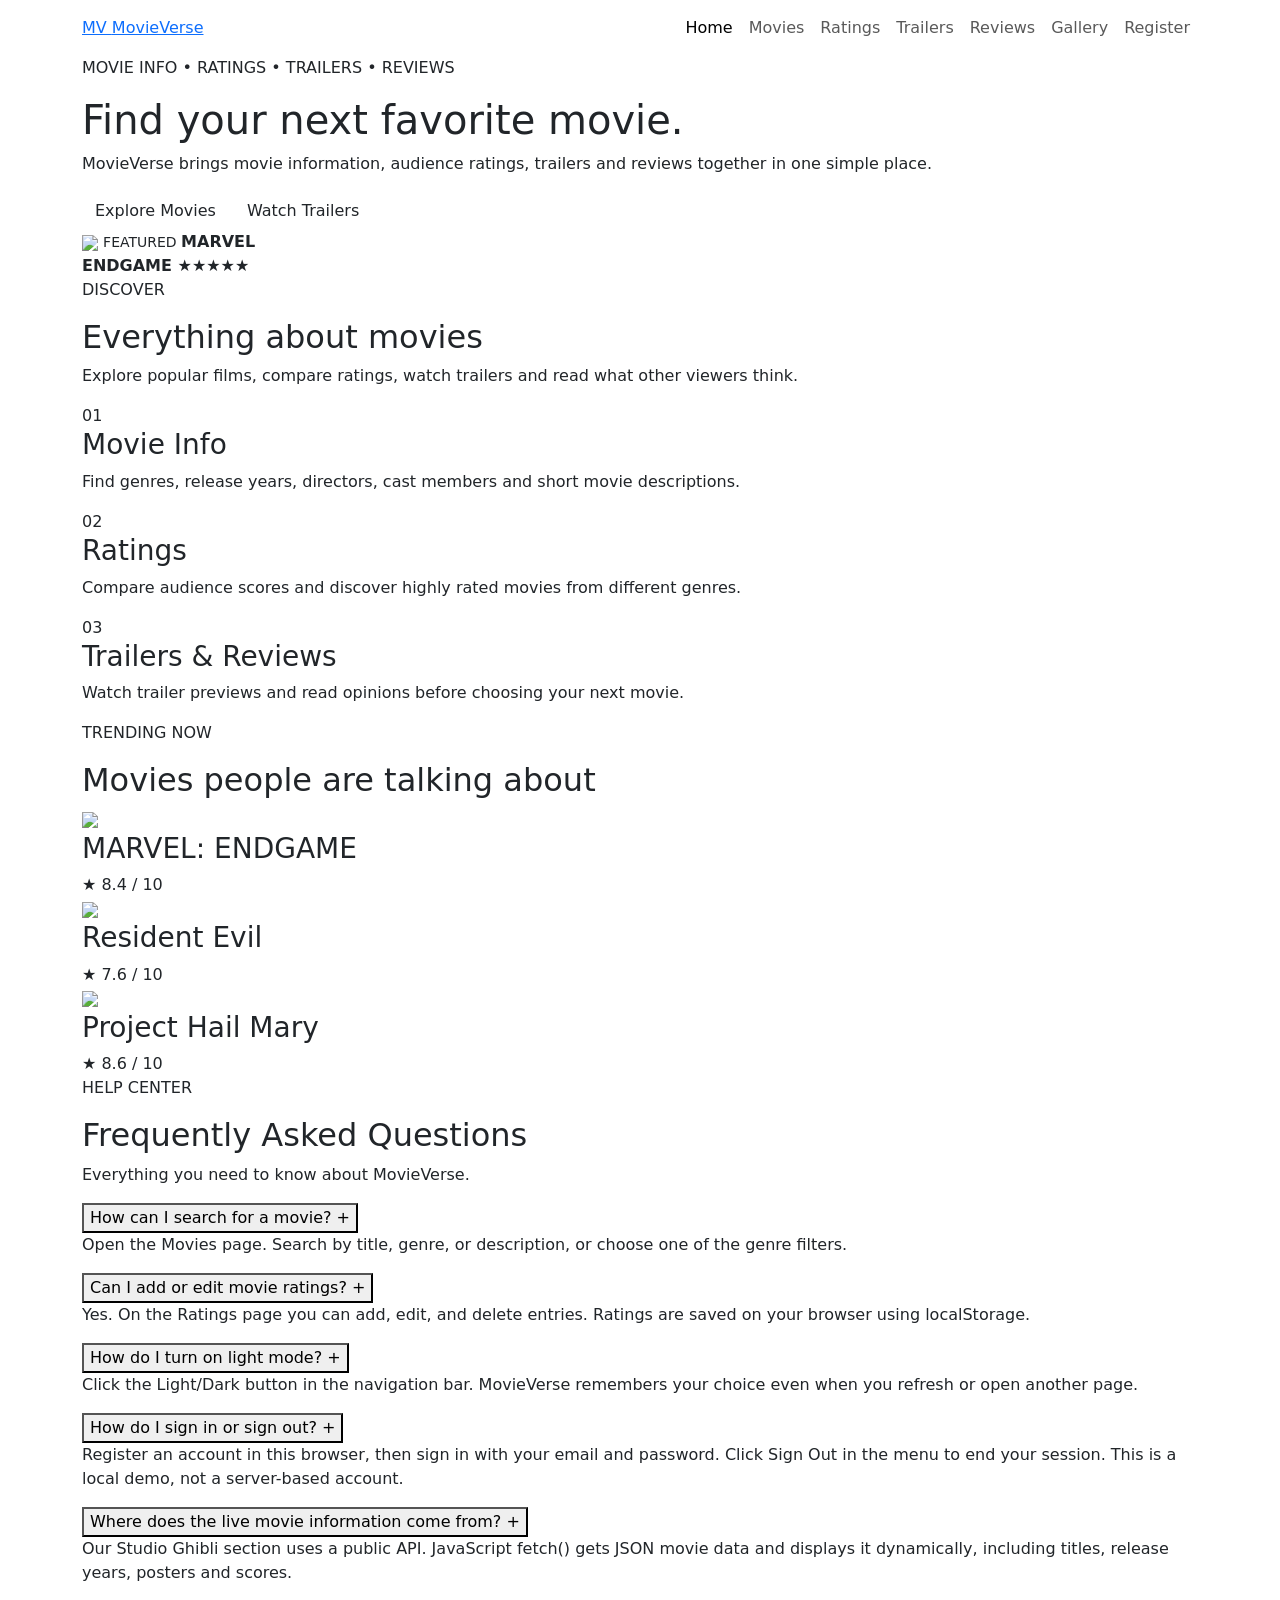
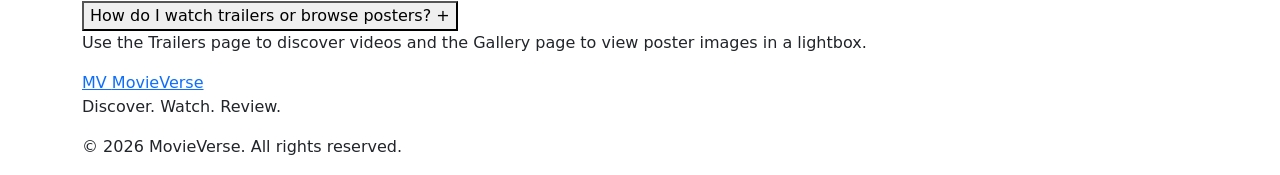
==== index.html @ 5e0fefd5 "Update index.html(S) adding FAQ and links for css, theme.js (saida)" ====
<!DOCTYPE html>
<html lang="en">

<head>
	<meta charset="utf-8" />
	<meta content="width=device-width, initial-scale=1.0" name="viewport" />
	<meta content="MovieVerse - movie information, ratings, trailers and reviews." name="description" />
	<title>
		MovieVerse | Home
	</title>
	<link rel="icon" href="images/site_icon_transparent.png">
	<link href="https://fonts.googleapis.com" rel="preconnect" />
	<link crossorigin="" href="https://fonts.gstatic.com" rel="preconnect" />
	<link href="https://fonts.googleapis.com/css2?family=Inter:wght@400;500;600;700;800&amp;display=swap"
		rel="stylesheet" />
	<link href="https://cdn.jsdelivr.net/npm/bootstrap@5.3.3/dist/css/bootstrap.min.css" rel="stylesheet" />
	<link href="css/style.css" rel="stylesheet" />
	
	<link rel="stylesheet" href="css/final-features.css">
	<script src="js/theme.js" defer></script>
</head>

<body>
	<header class="site-header">
		<nav class="navbar navbar-expand-lg">
			<div class="container">
				<a class="logo" href="index.html">
					<span>
						MV
					</span>
					MovieVerse
				</a>
				<button aria-label="Toggle navigation" class="navbar-toggler" data-bs-target="#mainNav"
					data-bs-toggle="collapse" type="button">
					<span class="navbar-toggler-icon">
					</span>
				</button>
				<div class="collapse navbar-collapse" id="mainNav">
					<ul class="navbar-nav ms-auto nav-list">
						<li class="nav-item">
							<a class="nav-link active" href="index.html">
								Home
							</a>
						</li>
						<li class="nav-item">
							<a class="nav-link" href="movies.html">
								Movies
							</a>
						</li>
						<li class="nav-item">
							<a class="nav-link" href="ratings.html">
								Ratings
							</a>
						</li>
						<li class="nav-item">
							<a class="nav-link" href="trailers.html">
								Trailers
							</a>
						</li>
						<li class="nav-item">
							<a class="nav-link" href="reviews.html">
								Reviews
							</a>
						</li>
						<li class="nav-item">
							<a class="nav-link" href="gallery.html">
								Gallery
							</a>
						</li>
						<li class="nav-item">
							<a class="nav-link" href="register.html">
								Register
							</a>
						</li>
					</ul>
				</div>
			</div>
		</nav>
	</header>
	<main>
		<section class="hero">
			<div class="container hero-content">
				<div class="hero-text">
					<p class="eyebrow">
						MOVIE INFO &bull; RATINGS &bull; TRAILERS &bull; REVIEWS
					</p>
					<h1>
						Find your next
						<span>
							favorite movie.
						</span>
					</h1>
					<p class="hero-description">
						MovieVerse brings movie information, audience ratings, trailers and reviews together in one
						simple place.
					</p>
					<div class="hero-buttons">
						<a class="btn btn-primary-custom" href="movies.html">
							Explore Movies
						</a>
						<a class="btn btn-outline-custom" href="trailers.html">
							Watch Trailers
						</a>
					</div>
				</div>
				<div class="hero-poster">
					<div class="poster-content">
						<img src="images/endgame.jpg">
						<small>
							FEATURED
						</small>
						<strong>
							MARVEL
							<br />
							ENDGAME
						</strong>
						<span>
							&starf;&starf;&starf;&starf;&starf;
						</span>
					</div>
				</div>
			</div>
		</section>
		<section class="section-padding">
			<div class="container">
				<div class="section-heading">
					<p class="eyebrow">
						DISCOVER
					</p>
					<h2>
						Everything about movies
					</h2>
					<p>
						Explore popular films, compare ratings, watch trailers and read what other viewers think.
					</p>
				</div>
				<div class="feature-grid">
					<article class="feature-card">
						<div class="feature-icon">
							01
						</div>
						<h3>
							Movie Info
						</h3>
						<p>
							Find genres, release years, directors, cast members and short movie descriptions.
						</p>
					</article>
					<article class="feature-card">
						<div class="feature-icon">
							02
						</div>
						<h3>
							Ratings
						</h3>
						<p>
							Compare audience scores and discover highly rated movies from different genres.
						</p>
					</article>
					<article class="feature-card">
						<div class="feature-icon">
							03
						</div>
						<h3>
							Trailers &amp; Reviews
						</h3>
						<p>
							Watch trailer previews and read opinions before choosing your next movie.
						</p>
					</article>
				</div>
			</div>
		</section>
		<section class="dark-section">
			<div class="container">
				<div class="section-heading light-heading">
					<p class="eyebrow">
						TRENDING NOW
					</p>
					<h2>
						Movies people are talking about
					</h2>
				</div>
				<div class="movie-mini-grid">
					
					<article class="movie-mini">
						<div class="mini-poster poster-c">
							<img src="images/endgame.jpg">
						</div>
						<div>
							<h3>
								MARVEL: ENDGAME
							</h3>
							<span>
								&starf; 8.4 / 10
							</span>
						</div>
					</article>
					<article class="movie-mini">
						<div class="mini-poster poster-a">
							<img src="images/RESIDENTEVIL.jpg">
						</div>
						<div>
							<h3>
								Resident Evil
							</h3>
							<span>
								&starf; 7.6 / 10
							</span>
						</div>
					</article>
					<article class="movie-mini">
						<div class="mini-poster poster-b">
							<img src="images/PROJECTHAILMARY.jpg">
						</div>
						<div>
							<h3>
								Project Hail Mary
							</h3>
							<span>
								&starf; 8.6 / 10
							</span>
						</div>
					</article>
	
				</div>
			</div>
		</section>

		<!-- FAQ (saida) -->
		<section class="mv-section" id="faq">
		    <div class="container">
		
		        <div class="section-heading">
		            <p class="eyebrow">HELP CENTER</p>
		            <h2>Frequently Asked Questions</h2>
		            <p>Everything you need to know about MovieVerse.</p>
		        </div>
		
		        <div class="mv-faq-list">
		
		            <div class="mv-faq-item">
		                <button type="button" class="mv-faq-question"
		                    aria-expanded="false" aria-controls="mvFaq1">
		                    How can I search for a movie?
		                    <span class="mv-faq-indicator" aria-hidden="true">+</span>
		                </button>
		                <div class="mv-faq-answer" id="mvFaq1">
		                    <p>Open the Movies page. Search by title, genre, or description, or choose one of the genre filters.</p>
		                </div>
		            </div>
		
		            <div class="mv-faq-item">
		                <button type="button" class="mv-faq-question"
		                    aria-expanded="false" aria-controls="mvFaq2">
		                    Can I add or edit movie ratings?
		                    <span class="mv-faq-indicator" aria-hidden="true">+</span>
		                </button>
		                <div class="mv-faq-answer" id="mvFaq2">
		                    <p>Yes. On the Ratings page you can add, edit, and delete entries. Ratings are saved on your browser using localStorage.</p>
		                </div>
		            </div>
		
		            <div class="mv-faq-item">
		                <button type="button" class="mv-faq-question"
		                    aria-expanded="false" aria-controls="mvFaq3">
		                    How do I turn on light mode?
		                    <span class="mv-faq-indicator" aria-hidden="true">+</span>
		                </button>
		                <div class="mv-faq-answer" id="mvFaq3">
		                    <p>Click the Light/Dark button in the navigation bar. MovieVerse remembers your choice even when you refresh or open another page.</p>
		                </div>
		            </div>
		
		            <div class="mv-faq-item">
		                <button type="button" class="mv-faq-question"
		                    aria-expanded="false" aria-controls="mvFaq4">
		                    How do I sign in or sign out?
		                    <span class="mv-faq-indicator" aria-hidden="true">+</span>
		                </button>
		                <div class="mv-faq-answer" id="mvFaq4">
		                    <p>Register an account in this browser, then sign in with your email and password. Click Sign Out in the menu to end your session. This is a local demo, not a server-based account.</p>
		                </div>
		            </div>
		
		            <div class="mv-faq-item">
		                <button type="button" class="mv-faq-question"
		                    aria-expanded="false" aria-controls="mvFaq5">
		                    Where does the live movie information come from?
		                    <span class="mv-faq-indicator" aria-hidden="true">+</span>
		                </button>
		                <div class="mv-faq-answer" id="mvFaq5">
		                    <p>Our Studio Ghibli section uses a public API. JavaScript fetch() gets JSON movie data and displays it dynamically, including titles, release years, posters and scores.</p>
		                </div>
		            </div>
		
		            <div class="mv-faq-item">
		                <button type="button" class="mv-faq-question"
		                    aria-expanded="false" aria-controls="mvFaq6">
		                    How do I watch trailers or browse posters?
		                    <span class="mv-faq-indicator" aria-hidden="true">+</span>
		                </button>
		                <div class="mv-faq-answer" id="mvFaq6">
		                    <p>Use the Trailers page to discover videos and the Gallery page to view poster images in a lightbox.</p>
		                </div>
		            </div>
		
		        </div>
		    </div>
		</section>
				
	</main>
	<footer class="site-footer">
		<div class="container footer-flex">
			<div>
				<a class="logo footer-logo" href="index.html">
					<span>
						MV
					</span>
					MovieVerse
				</a>
				<p>
					Discover. Watch. Review.
				</p>
			</div>
			
			<p class="copyright">
				&copy; 2026 MovieVerse. All rights reserved.
			</p>
		</div>
	</footer>
	<script src="https://cdn.jsdelivr.net/npm/bootstrap@5.3.3/dist/js/bootstrap.bundle.min.js">
	</script>
	<script src="https://code.jquery.com/jquery-3.7.1.min.js"></script>
	<script src="js/script.js"></script>
</body>

</html>
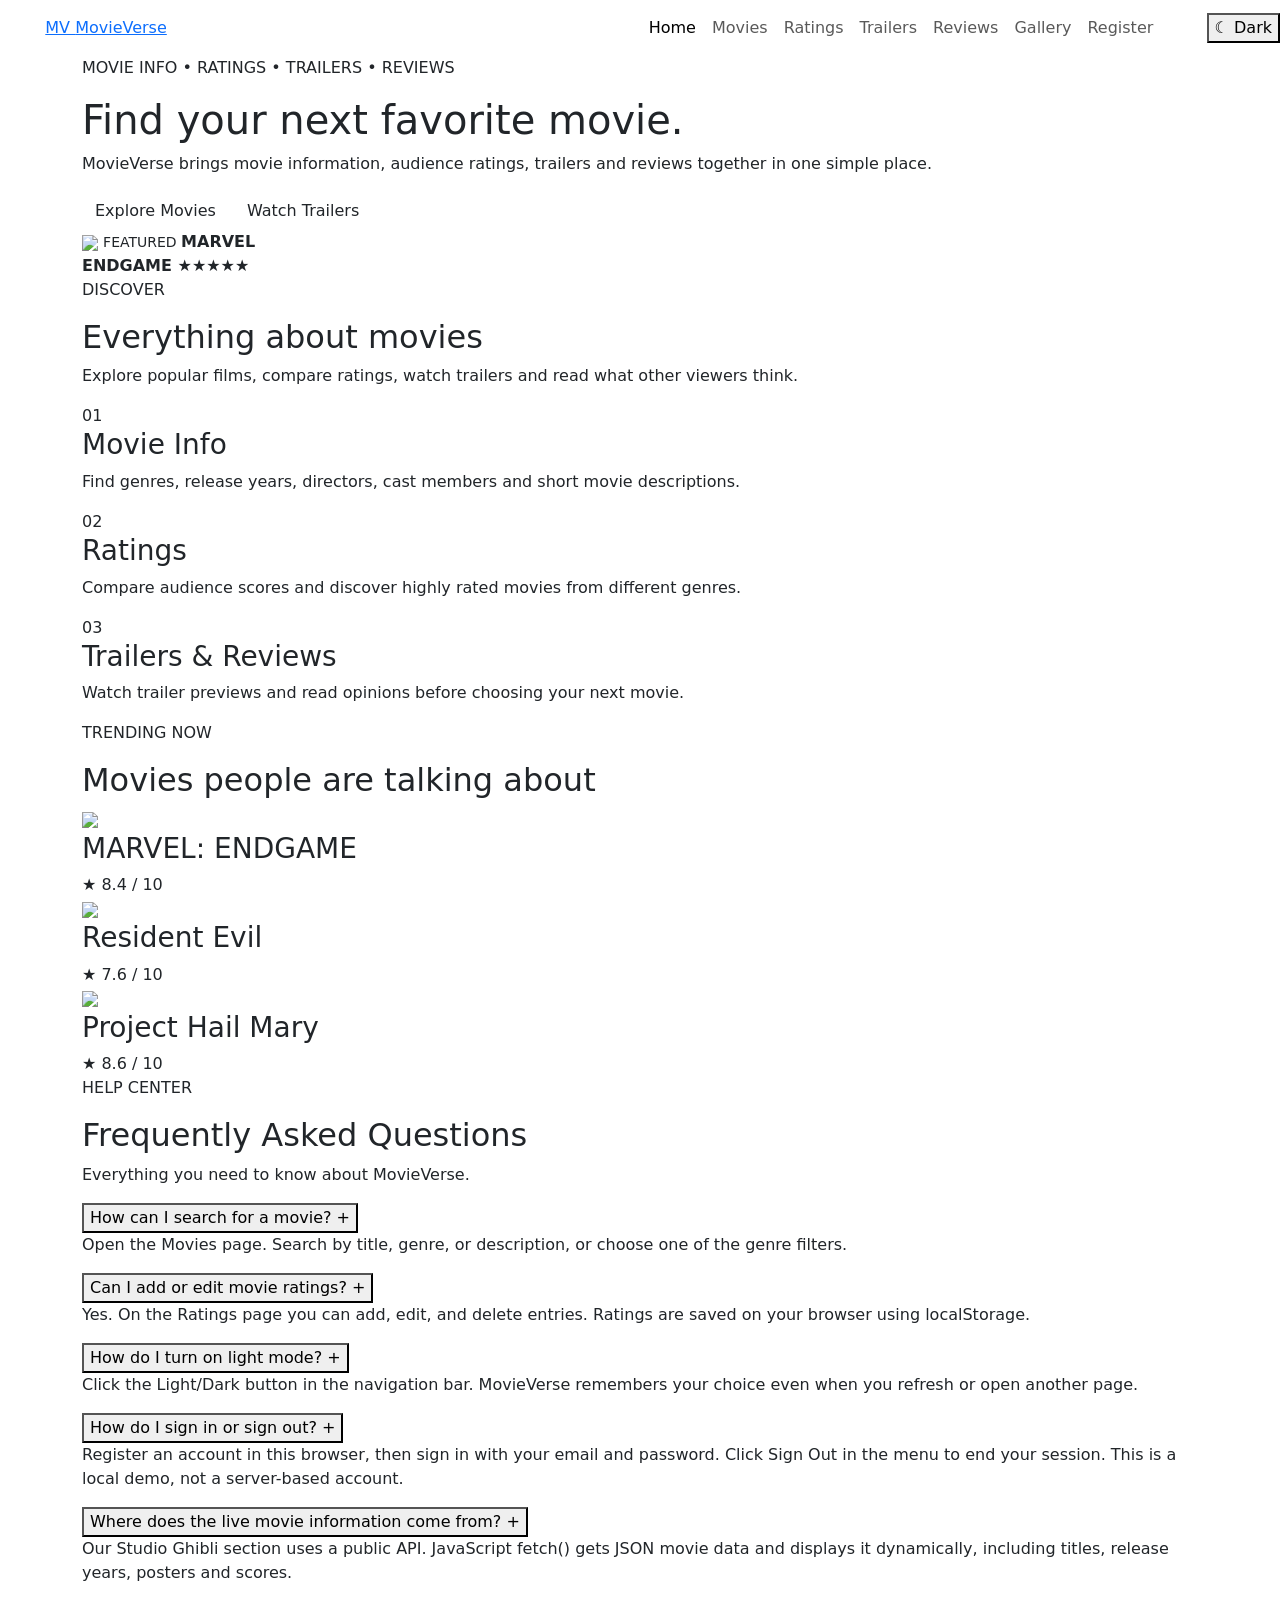
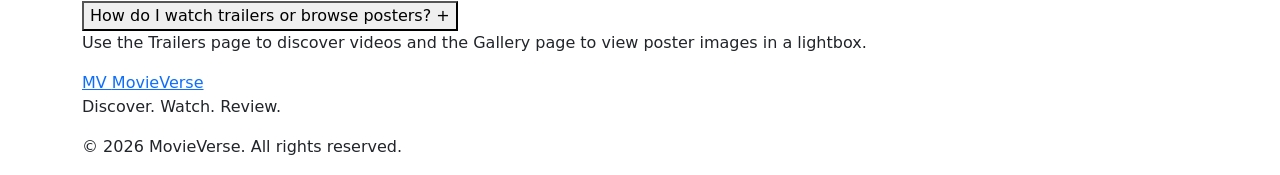
==== commit 1dc936e2: "Update index.html added Dark theme button, link faq.js" ====
--- a/index.html
+++ b/index.html
@@ -75,6 +75,9 @@
 					</ul>
 				</div>
 			</div>
+			<button type="button" id="themeToggle" class="mv-nav-action">
+			    ☾ Dark
+			</button>
 		</nav>
 	</header>
 	<main>
@@ -332,6 +335,7 @@
 	<script src="https://cdn.jsdelivr.net/npm/bootstrap@5.3.3/dist/js/bootstrap.bundle.min.js">
 	</script>
 	<script src="https://code.jquery.com/jquery-3.7.1.min.js"></script>
+	<script src="js/faq.js"></script>
 	<script src="js/script.js"></script>
 </body>
 
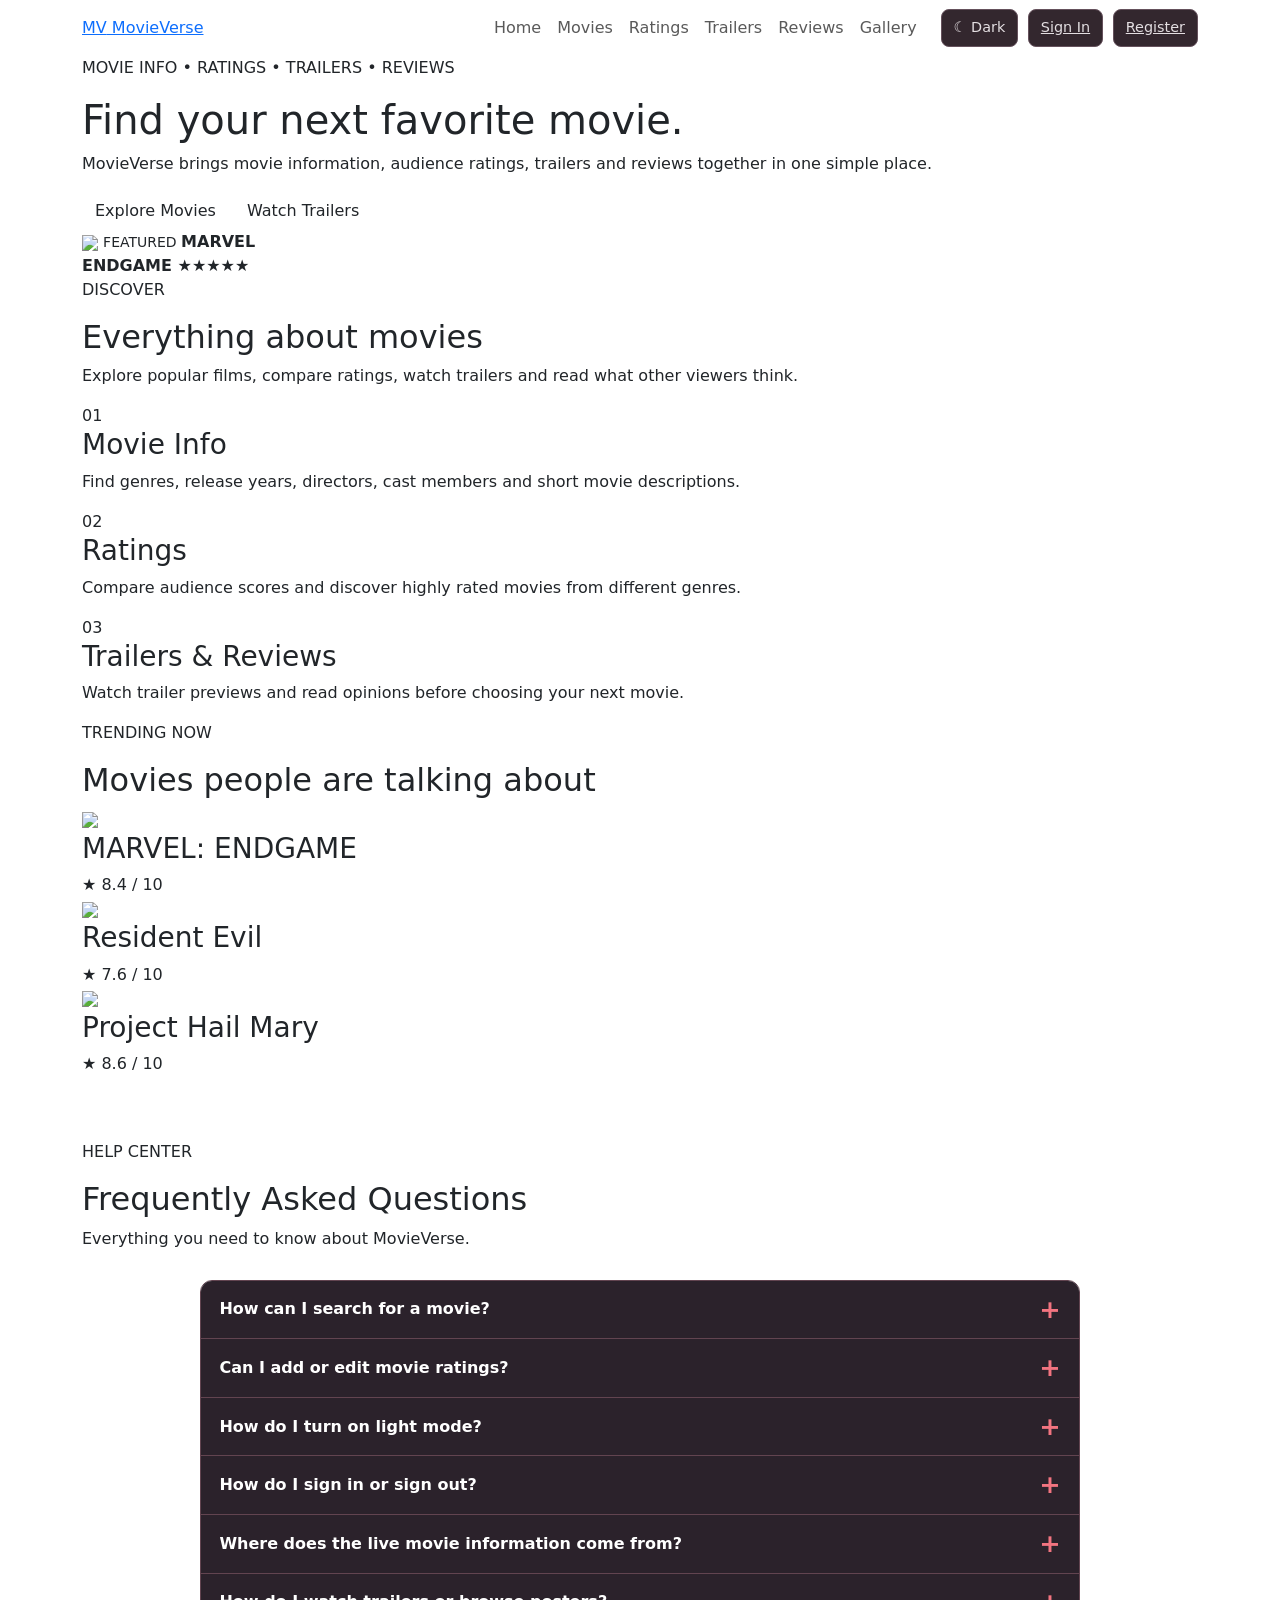
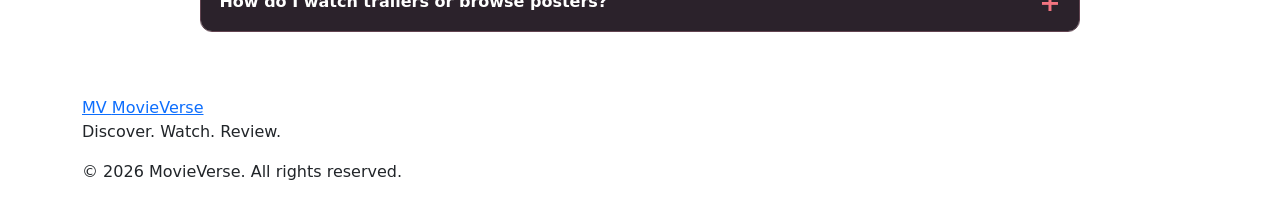
==== commit db0a2019: "Update index.html" ====
--- a/index.html
+++ b/index.html
@@ -18,68 +18,90 @@
 	
 	<link rel="stylesheet" href="css/final-features.css">
 	<script src="js/theme.js" defer></script>
+	<script src="js/auth.js" defer></script>
 </head>
 
 <body>
 	<header class="site-header">
-		<nav class="navbar navbar-expand-lg">
-			<div class="container">
-				<a class="logo" href="index.html">
-					<span>
-						MV
-					</span>
-					MovieVerse
-				</a>
-				<button aria-label="Toggle navigation" class="navbar-toggler" data-bs-target="#mainNav"
-					data-bs-toggle="collapse" type="button">
-					<span class="navbar-toggler-icon">
-					</span>
-				</button>
-				<div class="collapse navbar-collapse" id="mainNav">
-					<ul class="navbar-nav ms-auto nav-list">
-						<li class="nav-item">
-							<a class="nav-link active" href="index.html">
-								Home
-							</a>
-						</li>
-						<li class="nav-item">
-							<a class="nav-link" href="movies.html">
-								Movies
-							</a>
-						</li>
-						<li class="nav-item">
-							<a class="nav-link" href="ratings.html">
-								Ratings
-							</a>
-						</li>
-						<li class="nav-item">
-							<a class="nav-link" href="trailers.html">
-								Trailers
-							</a>
-						</li>
-						<li class="nav-item">
-							<a class="nav-link" href="reviews.html">
-								Reviews
-							</a>
-						</li>
-						<li class="nav-item">
-							<a class="nav-link" href="gallery.html">
-								Gallery
-							</a>
-						</li>
-						<li class="nav-item">
-							<a class="nav-link" href="register.html">
-								Register
-							</a>
-						</li>
-					</ul>
-				</div>
-			</div>
-			<button type="button" id="themeToggle" class="mv-nav-action">
-			    ☾ Dark
-			</button>
-		</nav>
-	</header>
+  <nav class="navbar navbar-expand-xl" aria-label="Main navigation">
+    <div class="container">
+      <a class="logo" href="index.html">
+        <span>MV</span> MovieVerse
+      </a>
+
+      <button
+        class="navbar-toggler"
+        type="button"
+        data-bs-toggle="collapse"
+        data-bs-target="#mainNav"
+        aria-controls="mainNav"
+        aria-expanded="false"
+        aria-label="Toggle navigation"
+      >
+        <span class="navbar-toggler-icon"></span>
+      </button>
+
+      <div class="collapse navbar-collapse" id="mainNav">
+        <ul class="navbar-nav ms-auto nav-list">
+          <li class="nav-item">
+            <a class="nav-link" href="index.html">Home</a>
+          </li>
+          <li class="nav-item">
+            <a class="nav-link" href="movies.html">Movies</a>
+          </li>
+          <li class="nav-item">
+            <a class="nav-link" href="ratings.html">Ratings</a>
+          </li>
+          <li class="nav-item">
+            <a class="nav-link" href="trailers.html">Trailers</a>
+          </li>
+          <li class="nav-item">
+            <a class="nav-link" href="reviews.html">Reviews</a>
+          </li>
+          <li class="nav-item">
+            <a class="nav-link" href="gallery.html">Gallery</a>
+          </li>
+        </ul>
+
+        <div class="mv-nav-wrap" role="group" aria-label="Account and theme">
+          <button
+            id="themeToggle"
+            class="mv-nav-action"
+            type="button"
+            aria-label="Switch to light theme"
+            aria-pressed="false"
+          >
+            ☾ Dark
+          </button>
+
+          <a id="mvAuthLink" class="mv-nav-action" href="login.html">
+            Sign In
+          </a>
+
+          <a id="mvRegisterLink" class="mv-nav-action" href="register.html">
+            Register
+          </a>
+
+          <span
+            id="mvWelcome"
+            class="mv-welcome"
+            hidden
+            aria-live="polite"
+          ></span>
+
+          <button
+            id="mvSignOut"
+            class="mv-nav-action"
+            type="button"
+            hidden
+          >
+            Sign Out
+          </button>
+        </div>
+      </div>
+    </div>
+  </nav>
+</header>
 	<main>
 		<section class="hero">
 			<div class="container hero-content">
@@ -229,8 +251,6 @@
 				</div>
 			</div>
 		</section>
-
-		<!-- FAQ (saida) -->
 		<section class="mv-section" id="faq">
 		    <div class="container">
 		
--- a/css/final-features.css
+++ b/css/final-features.css
@@ -0,0 +1,580 @@
+:root {
+    --mv-accent: #f0525c;
+    --mv-focus: #ff8790;
+}
+.mv-nav-action {
+    font: inherit;
+    font-size: .9rem;
+    color: #e3dee1;
+    background: #33272e;
+    border: 1px solid #65515c;
+    border-radius: 8px;
+    padding: .45rem .75rem;
+    white-space: nowrap;
+    cursor: pointer;
+}
+
+.mv-nav-action:hover,
+.mv-nav-action:focus-visible {
+    background: #593a45;
+    color: white;
+}
+
+.mv-welcome {
+    font-weight: 600;
+    color: #f4b2b6;
+    font-size: .88rem;
+    max-width: 12rem;
+    overflow: hidden;
+    text-overflow: ellipsis;
+    white-space: nowrap;
+}
+
+.mv-nav-wrap {
+    display: flex;
+    flex-wrap: wrap;
+    align-items: center;
+    gap: .6rem;
+}
+
+.mv-nav-wrap > [hidden],
+#mvAuthLink[hidden],
+#mvWelcome[hidden],
+#mvSignOut[hidden] {
+    display: none !important;
+}
+
+.mv-section {
+    padding: 4rem 0;
+}
+
+.mv-section .section-heading {
+    margin-bottom: 1.8rem;
+}
+
+.mv-section-header {
+    display: flex;
+    justify-content: space-between;
+    align-items: center;
+    gap: 1rem;
+    flex-wrap: wrap;
+}
+
+
+.mv-controls {
+    display: grid;
+    grid-template-columns: minmax(170px, 2fr) repeat(2, minmax(140px, 1fr)) auto;
+    gap: .85rem;
+    align-items: center;
+    margin: 1.3rem 0;
+}
+
+.mv-controls .form-control,
+.mv-controls .form-select {
+    min-height: 44px;
+}
+
+.mv-button {
+    border: 1px solid #bd333e;
+    background: #ba2833;
+    color: white;
+    border-radius: 7px;
+    padding: .65rem 1rem;
+    font-weight: 650;
+    cursor: pointer;
+    min-height: 44px;
+}
+
+.mv-button:hover {
+    background: #d33844;
+}
+
+.mv-button:disabled {
+    opacity: .6;
+    cursor: wait;
+}
+
+.mv-api-status {
+    background: #2d2730;
+    border-radius: 8px;
+    margin: 1rem 0;
+    padding: .9rem 1rem;
+    border: 1px solid #5f4b50;
+}
+
+.mv-api-error {
+    border-color: #eb636c;
+    color: #ffd2d5;
+}
+
+.mv-api-empty {
+    color: #dfccd0;
+}
+
+.mv-api-loading {
+    color: #d4c8cd;
+}
+
+.mv-api-count {
+    margin: .5rem 0 1rem;
+    font-size: .88rem;
+    color: #c7b9c1;
+}
+
+.mv-api-grid {
+    display: grid;
+    grid-template-columns: repeat(3, minmax(0, 1fr));
+    gap: 1.25rem;
+}
+
+.mv-api-card {
+    background: #28212a;
+    border: 1px solid #47333d;
+    border-radius: 12px;
+    overflow: hidden;
+    display: grid;
+    grid-template-columns: 37% minmax(0, 1fr);
+    min-height: 238px;
+}
+
+.mv-api-poster {
+    background: #1e1d26;
+    min-height: 238px;
+}
+
+.mv-api-poster img {
+    display: block;
+    width: 100%;
+    height: 100%;
+    object-fit: cover;
+}
+
+.mv-api-poster-fallback {
+    display: grid;
+    place-items: center;
+    font-size: 2rem;
+}
+
+.mv-api-details {
+    padding: 1rem;
+    min-width: 0;
+    display: flex;
+    flex-direction: column;
+    gap: .55rem;
+}
+
+.mv-api-details h3 {
+    font-size: 1.08rem;
+    line-height: 1.35;
+    margin: 0;
+}
+
+.mv-api-meta {
+    color: #f0bdc4;
+    font-size: .8rem;
+    margin: 0;
+}
+
+.mv-api-description {
+    color: #d2cad0;
+    font-size: .88rem;
+    line-height: 1.55;
+    margin: 0;
+    display: -webkit-box;
+    line-clamp: 5;
+    -webkit-line-clamp: 5;
+    -webkit-box-orient: vertical;
+    overflow: hidden;
+}
+
+.mv-api-score {
+    margin-top: auto;
+    font-size: .8rem;
+    font-weight: 700;
+    color: #fbd079;
+}
+
+.mv-api-attribution,
+.mv-demo-hint,
+.mv-ai-credit {
+    color: #bfb8c1;
+    font-size: .78rem;
+}
+
+.mv-demo-hint {
+    border-left: 3px solid #df5d69;
+    padding: .7rem 1rem;
+    max-width: 660px;
+}
+
+.mv-faq-list {
+    max-width: 880px;
+    margin: 0 auto;
+    border: 1px solid #624450;
+    border-radius: 12px;
+    overflow: hidden;
+}
+
+.mv-faq-item + .mv-faq-item {
+    border-top: 1px solid #624450;
+}
+
+.mv-faq-question {
+    width: 100%;
+    background: #2b222b;
+    color: #fff;
+    border: 0;
+    display: flex;
+    justify-content: space-between;
+    align-items: center;
+    gap: 1rem;
+    text-align: left;
+    padding: 1rem 1.15rem;
+    font-weight: 650;
+    cursor: pointer;
+}
+
+.mv-faq-question:hover,
+.mv-faq-question[aria-expanded="true"] {
+    background: #3b2832;
+}
+
+.mv-faq-indicator {
+    color: #f27480;
+    font-size: 1.6rem;
+    line-height: 1;
+}
+
+.mv-faq-answer {
+    padding: 1rem 1.15rem;
+    color: #ddd1d8;
+    background: #221e26;
+}
+
+.mv-faq-answer p {
+    margin: 0;
+}
+
+.mv-login-card {
+    max-width: 520px;
+    margin: 0 auto;
+    padding: 2rem;
+    border-radius: 12px;
+    background: #29212a;
+    border: 1px solid #65434e;
+}
+
+.mv-login-card label {
+    display: block;
+    margin: .7rem 0 .3rem;
+}
+
+.mv-login-card .mv-button {
+    margin-top: 1rem;
+    width: 100%;
+}
+
+.mv-account-note {
+    padding-top: .8rem;
+    font-size: .84rem;
+    color: #cabac3;
+}
+
+.mv-ai-credit {
+    max-width: 440px;
+}
+
+.mv-nav-action:focus-visible,
+.mv-button:focus-visible,
+.mv-faq-question:focus-visible {
+    outline: 3px solid var(--mv-focus);
+    outline-offset: 3px;
+}
+
+html[data-theme="light"] {
+    color-scheme: light;
+}
+
+html[data-theme="light"] body {
+    color: #2b2331;
+    background: #faf6f7;
+}
+
+html[data-theme="light"] h1,
+html[data-theme="light"] h2,
+html[data-theme="light"] h3,
+html[data-theme="light"] h4 {
+    color: #271b29;
+}
+
+html[data-theme="light"] .site-header {
+    background: #fff;
+    border-color: #e8dce2;
+}
+
+html[data-theme="light"] .site-header .logo {
+    color: #2b2030;
+}
+
+html[data-theme="light"] .nav-link {
+    color: #473e46;
+}
+
+html[data-theme="light"] .nav-link:hover,
+html[data-theme="light"] .nav-link.active {
+    color: #8b2332;
+    background: #fce6e9;
+}
+
+html[data-theme="light"] .navbar-toggler {
+    background-color: #f5e4e9;
+}
+
+html[data-theme="light"] .hero,
+html[data-theme="light"] .page-hero {
+    background: linear-gradient(120deg, #fff3f5, #f0e9f5);
+}
+
+html[data-theme="light"] .dark-section,
+html[data-theme="light"] .light-section {
+    background: #f5edf2;
+}
+
+html[data-theme="light"] .site-footer {
+    background: #ece4eb;
+    color: #3a3038;
+    border-color: #ded1d8;
+}
+
+html[data-theme="light"] .footer-logo {
+    color: #302332;
+}
+
+html[data-theme="light"] .hero-description,
+html[data-theme="light"] .section-heading p,
+html[data-theme="light"] .page-hero p,
+html[data-theme="light"] .feature-card p,
+html[data-theme="light"] .movie-body p,
+html[data-theme="light"] .review-card p,
+html[data-theme="light"] .contact-form p {
+    color: #625661;
+}
+
+html[data-theme="light"] .light-heading h2,
+html[data-theme="light"] .light-heading p {
+    color: #302334;
+}
+
+html[data-theme="light"] .feature-card,
+html[data-theme="light"] .movie-card,
+html[data-theme="light"] .trailer-card,
+html[data-theme="light"] .review-card,
+html[data-theme="light"] .rating-card,
+html[data-theme="light"] .gallery-card,
+html[data-theme="light"] .movie-mini,
+html[data-theme="light"] .contact-form,
+html[data-theme="light"] .mv-login-card,
+html[data-theme="light"] .mv-api-card {
+    background: #fff;
+    color: #2e2532;
+    border-color: #e3d4df;
+}
+
+html[data-theme="light"] .movie-body,
+html[data-theme="light"] .review-body,
+html[data-theme="light"] .table-responsive,
+html[data-theme="light"] .catalog-toolbar {
+    background: #fff;
+    color: #312735;
+}
+
+html[data-theme="light"] .table {
+    --bs-table-color: #2d2532;
+    --bs-table-bg: #fff;
+    --bs-table-border-color: #dccfd8;
+    --bs-table-striped-bg: #f6eff3;
+}
+
+html[data-theme="light"] .modal-content {
+    background: #fff;
+    color: #2d2532;
+}
+
+html[data-theme="light"] .modal-header,
+html[data-theme="light"] .modal-footer {
+    border-color: #e6d9e2;
+}
+
+html[data-theme="light"] .modal-content .btn-close {
+    filter: none;
+}
+
+html[data-theme="light"] .form-control,
+html[data-theme="light"] .form-select {
+    color: #2c2430;
+    background: #fff;
+    border-color: #c9b8c4;
+}
+
+html[data-theme="light"] .form-control::placeholder {
+    color: #746a75;
+}
+
+html[data-theme="light"] .form-label {
+    color: #382c39;
+}
+
+html[data-theme="light"] .btn-outline-custom {
+    color: #9a2634;
+    border-color: #ae5360;
+    background: #fff;
+}
+
+html[data-theme="light"] .btn-outline-custom:hover {
+    color: #fff;
+    background: #b63848;
+}
+
+html[data-theme="light"] .mv-nav-action {
+    color: #772c3d;
+    background: #f6edf1;
+    border-color: #d8b8c4;
+}
+
+html[data-theme="light"] .mv-nav-action:hover {
+    color: white;
+    background: #bd394c;
+}
+
+html[data-theme="light"] .mv-welcome {
+    color: #9c2639;
+}
+
+html[data-theme="light"] .mv-api-poster {
+    background: #e8dce3;
+}
+
+html[data-theme="light"] .mv-api-meta {
+    color: #a53549;
+}
+
+html[data-theme="light"] .mv-api-description,
+html[data-theme="light"] .mv-api-count,
+html[data-theme="light"] .mv-api-attribution,
+html[data-theme="light"] .mv-demo-hint,
+html[data-theme="light"] .mv-account-note {
+    color: #645761;
+}
+
+html[data-theme="light"] .mv-api-score {
+    color: #9c5513;
+}
+
+html[data-theme="light"] .mv-api-status {
+    color: #4c3746;
+    background: #f8eef2;
+    border-color: #e7ccd8;
+}
+
+html[data-theme="light"] .mv-api-error {
+    color: #9f2135;
+    border-color: #c83e4c;
+}
+
+html[data-theme="light"] .mv-faq-list,
+html[data-theme="light"] .mv-faq-item + .mv-faq-item {
+    border-color: #dfccd6;
+}
+
+html[data-theme="light"] .mv-faq-question {
+    color: #302334;
+    background: #fff;
+}
+
+html[data-theme="light"] .mv-faq-question:hover,
+html[data-theme="light"] .mv-faq-question[aria-expanded="true"] {
+    background: #fceef2;
+}
+
+html[data-theme="light"] .mv-faq-answer {
+    color: #544651;
+    background: #faf5f7;
+}
+
+html[data-theme="light"] .mv-ai-credit {
+    color: #685866;
+}
+
+html[data-theme="light"] .copyright {
+    color: #655564;
+}
+
+.mv-nav-wrap {
+  display: flex;
+  flex-wrap: wrap;
+  align-items: center;
+  justify-content: flex-end;
+  flex-shrink: 0;
+  gap: .6rem;
+  max-width: 100%;
+  margin-left: 1rem;
+}
+
+.mv-welcome {
+  min-width: 0;
+}
+
+.mv-nav-wrap > [hidden] {
+  display: none !important;
+}
+
+@media (max-width: 1199px) {
+  .mv-api-grid {
+        grid-template-columns: repeat(2, minmax(0, 1fr));
+    }
+
+  .mv-controls {
+        grid-template-columns: 1fr 1fr;
+    }
+  .site-header .navbar-collapse {
+    padding-top: .75rem;
+  }
+
+  .site-header .nav-list {
+    margin-bottom: .75rem;
+  }
+
+  .mv-nav-wrap {
+    margin-left: 0;
+  }
+}
+
+@media (max-width: 767px) {
+    .mv-api-grid {
+        grid-template-columns: 1fr;
+    }
+
+    .mv-controls {
+        grid-template-columns: 1fr;
+    }
+
+    .mv-api-card {
+        min-height: 190px;
+    }
+
+    .mv-api-poster {
+        min-height: 190px;
+    }
+
+    .mv-section {
+        padding: 2.6rem 0;
+    }
+
+    .mv-nav-wrap {
+        margin: .7rem 0;
+    }
+
+    .mv-login-card {
+        padding: 1.3rem;
+    }
+}
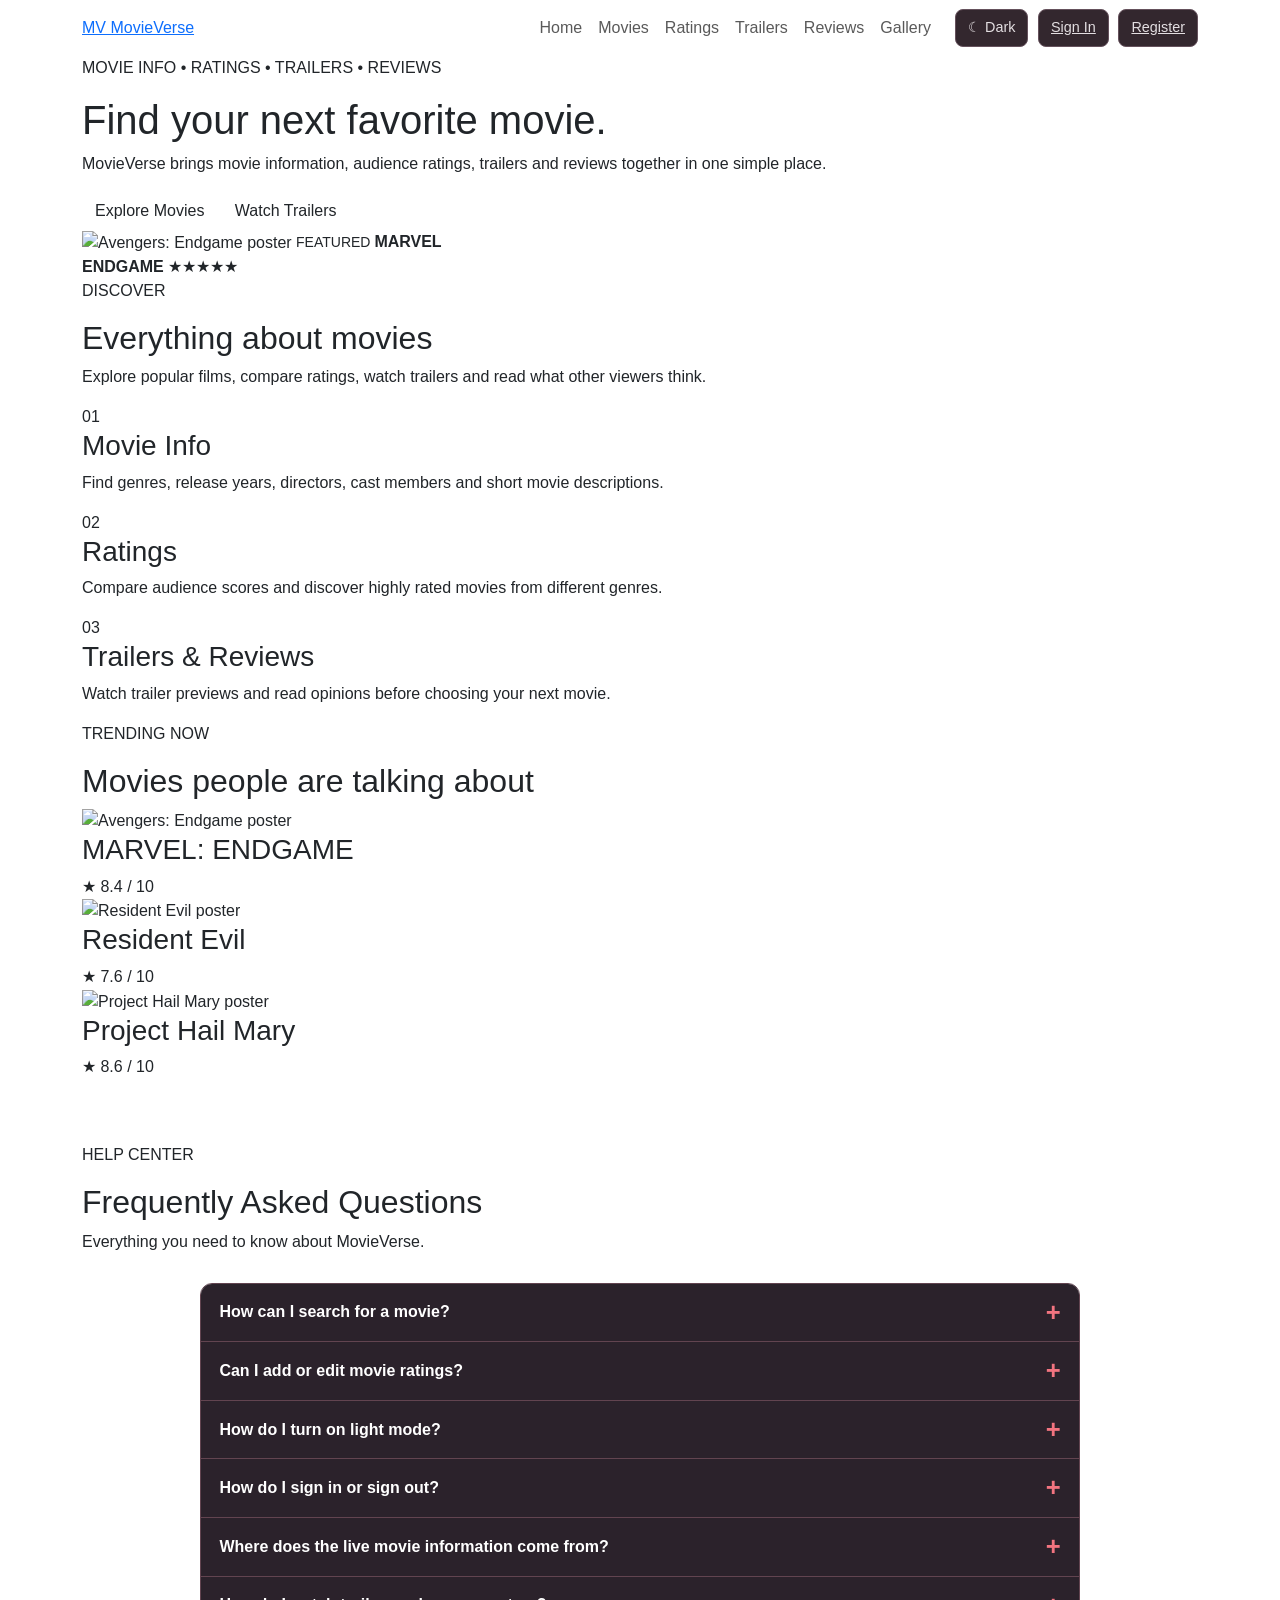
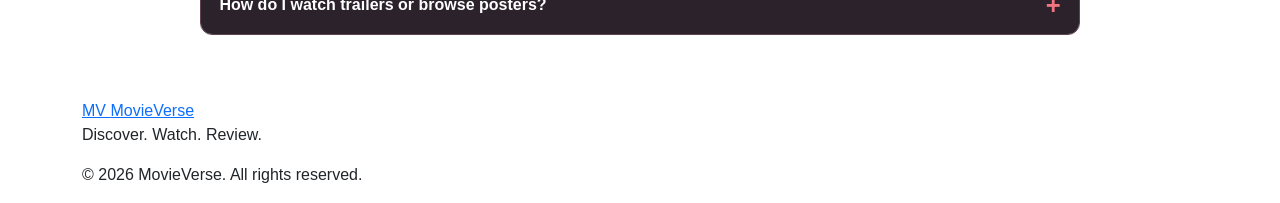
==== commit 013cea32: "Enhance image tags with alt and loading attributes Added alt attributes and loading attributes to im" ====
--- a/index.html
+++ b/index.html
@@ -28,19 +28,9 @@
       <a class="logo" href="index.html">
         <span>MV</span> MovieVerse
       </a>
-
-      <button
-        class="navbar-toggler"
-        type="button"
-        data-bs-toggle="collapse"
-        data-bs-target="#mainNav"
-        aria-controls="mainNav"
-        aria-expanded="false"
-        aria-label="Toggle navigation"
-      >
+      <button class="navbar-toggler" type="button" data-bs-toggle="collapse" data-bs-target="#mainNav" aria-controls="mainNav" aria-expanded="false" aria-label="Toggle navigation">
         <span class="navbar-toggler-icon"></span>
       </button>
-
       <div class="collapse navbar-collapse" id="mainNav">
         <ul class="navbar-nav ms-auto nav-list">
           <li class="nav-item">
@@ -62,41 +52,12 @@
             <a class="nav-link" href="gallery.html">Gallery</a>
           </li>
         </ul>
-
         <div class="mv-nav-wrap" role="group" aria-label="Account and theme">
-          <button
-            id="themeToggle"
-            class="mv-nav-action"
-            type="button"
-            aria-label="Switch to light theme"
-            aria-pressed="false"
-          >
-            ☾ Dark
-          </button>
-
-          <a id="mvAuthLink" class="mv-nav-action" href="login.html">
-            Sign In
-          </a>
-
-          <a id="mvRegisterLink" class="mv-nav-action" href="register.html">
-            Register
-          </a>
-
-          <span
-            id="mvWelcome"
-            class="mv-welcome"
-            hidden
-            aria-live="polite"
-          ></span>
-
-          <button
-            id="mvSignOut"
-            class="mv-nav-action"
-            type="button"
-            hidden
-          >
-            Sign Out
-          </button>
+          <button id="themeToggle" class="mv-nav-action" type="button" aria-label="Switch to light theme" aria-pressed="false">☾ Dark</button>
+          <a id="mvAuthLink" class="mv-nav-action" href="login.html">Sign In</a>
+          <a id="mvRegisterLink" class="mv-nav-action" href="register.html">Register</a>
+          <span id="mvWelcome" class="mv-welcome" hidden aria-live="polite"></span>
+          <button id="mvSignOut" class="mv-nav-action" type="button" hidden>Sign Out</button>
         </div>
       </div>
     </div>
@@ -130,7 +91,7 @@
 				</div>
 				<div class="hero-poster">
 					<div class="poster-content">
-						<img src="images/endgame.jpg">
+						<img src="images/endgame.jpg" alt="Avengers: Endgame poster">
 						<small>
 							FEATURED
 						</small>
@@ -207,10 +168,9 @@
 					</h2>
 				</div>
 				<div class="movie-mini-grid">
-					
 					<article class="movie-mini">
 						<div class="mini-poster poster-c">
-							<img src="images/endgame.jpg">
+							<img src="images/endgame.jpg" alt="Avengers: Endgame poster" loading="lazy">
 						</div>
 						<div>
 							<h3>
@@ -223,7 +183,7 @@
 					</article>
 					<article class="movie-mini">
 						<div class="mini-poster poster-a">
-							<img src="images/RESIDENTEVIL.jpg">
+							<img src="images/RESIDENTEVIL.jpg" alt="Resident Evil poster" loading="lazy">
 						</div>
 						<div>
 							<h3>
@@ -236,7 +196,7 @@
 					</article>
 					<article class="movie-mini">
 						<div class="mini-poster poster-b">
-							<img src="images/PROJECTHAILMARY.jpg">
+							<img src="images/PROJECTHAILMARY.jpg" alt="Project Hail Mary poster" loading="lazy">
 						</div>
 						<div>
 							<h3>
--- a/css/final-features.css
+++ b/css/final-features.css
@@ -1,7 +1,50 @@
 :root {
     --mv-accent: #f0525c;
     --mv-focus: #ff8790;
-}
+    --mv-font: "Inter", Arial, sans-serif;
+}
+
+body {
+  font-family: var(--mv-font);
+}
+
+.site-header .logo {
+  flex-shrink: 0;
+}
+
+.site-header .navbar > .container {
+  gap: .75rem;
+}
+
+.site-header .navbar-collapse {
+  min-width: 0;
+  column-gap: 1rem;
+}
+
+.site-header .nav-list {
+  flex-wrap: wrap;
+}
+
+.site-header .mv-nav-wrap {
+  display: flex;
+  flex-wrap: wrap;
+  align-items: center;
+  justify-content: flex-end;
+  flex-shrink: 0;
+  gap: .6rem;
+  max-width: 100%;
+  margin-left: 0;
+}
+
+.mv-welcome {
+  min-width: 0;
+  max-width: 10rem;
+}
+
+.mv-nav-wrap > [hidden] {
+  display: none !important;
+}
+
 .mv-nav-action {
     font: inherit;
     font-size: .9rem;
@@ -59,7 +102,6 @@
     gap: 1rem;
     flex-wrap: wrap;
 }
-
 
 .mv-controls {
     display: grid;
@@ -291,6 +333,48 @@
     outline-offset: 3px;
 }
 
+.rating-layout > * {
+  min-width: 0;
+}
+
+.rating-layout .table-responsive {
+  width: 100%;
+  max-width: 100%;
+  overflow-x: auto;
+}
+
+.rating-table {
+  min-width: 640px;
+}
+
+.rating-table td:last-child {
+  white-space: nowrap;
+}
+
+#noResults {
+  display: none;
+}
+
+.mv-register-link {
+  color: var(--mv-accent);
+  text-decoration: underline;
+}
+
+.footer-flex,
+.social-links {
+  flex-wrap: wrap;
+}
+
+.footer-contact {
+  font-size: .9rem;
+  font-style: normal;
+}
+
+.footer-contact a,
+.social-links a {
+  text-decoration: underline;
+}
+
 html[data-theme="light"] {
     color-scheme: light;
 }
@@ -509,6 +593,87 @@
     color: #655564;
 }
 
+html[data-theme="light"] .filter-btn,
+html[data-theme="light"] .row-btn {
+  color: #473e46;
+  background: #fff;
+  border-color: #bda8b5;
+}
+
+html[data-theme="light"] .filter-btn:hover,
+html[data-theme="light"] .filter-btn:focus-visible,
+html[data-theme="light"] .row-btn:hover,
+html[data-theme="light"] .row-btn:focus-visible {
+  color: #772c3d;
+  background: #fce6e9;
+  border-color: #a53549;
+}
+
+html[data-theme="light"] .filter-btn.active,
+html[data-theme="light"] .row-btn.danger:hover,
+html[data-theme="light"] .row-btn.danger:focus-visible {
+  color: #fff;
+  background: #b91d26;
+  border-color: #b91d26;
+}
+
+html[data-theme="light"] .movie-meta span {
+  color: #473e46;
+  background: #f1e7ee;
+}
+
+html[data-theme="light"] .movie-meta span:nth-child(2),
+html[data-theme="light"] .movie-mini span,
+html[data-theme="light"] .rating-highlight > span,
+html[data-theme="light"] .rating-table td:nth-child(4) {
+  color: #785600;
+}
+
+html[data-theme="light"] .rating-highlight,
+html[data-theme="light"] .rating-steps article {
+  color: #2e2532;
+  background: #fff;
+  border-color: #d8c7d2;
+}
+
+html[data-theme="light"] .rating-highlight strong,
+html[data-theme="light"] .rating-steps span {
+  color: #9c2639;
+  text-shadow: none;
+}
+
+html[data-theme="light"] .rating-highlight p,
+html[data-theme="light"] .rating-steps p,
+html[data-theme="light"] .result-count,
+html[data-theme="light"] .no-results {
+  color: #625661;
+}
+
+html[data-theme="light"] .rating-table {
+  color: #2d2532;
+  background: #fff;
+  border-color: #dccfd8;
+  --bs-table-color: #2d2532;
+  --bs-table-bg: #fff;
+  --bs-table-border-color: #dccfd8;
+  --bs-table-hover-color: #2d2532;
+  --bs-table-hover-bg: #fce6e9;
+}
+
+html[data-theme="light"] .rating-table th {
+  color: #382c39;
+  background: #f3e7ed;
+}
+
+html[data-theme="light"] .rating-table tbody tr:nth-child(even) > * {
+  --bs-table-bg-type: #faf4f7;
+}
+
+html[data-theme="light"] .rating-table tbody tr:hover > * {
+  color: #2d2532;
+  --bs-table-bg-state: #fce6e9;
+}
+
 .mv-nav-wrap {
   display: flex;
   flex-wrap: wrap;
@@ -547,6 +712,14 @@
   .mv-nav-wrap {
     margin-left: 0;
   }
+    .site-header .navbar-collapse {
+    padding-top: .75rem;
+  }
+
+  .site-header .mv-nav-wrap {
+    width: 100%;
+    margin: .75rem 0 0;
+  }
 }
 
 @media (max-width: 767px) {
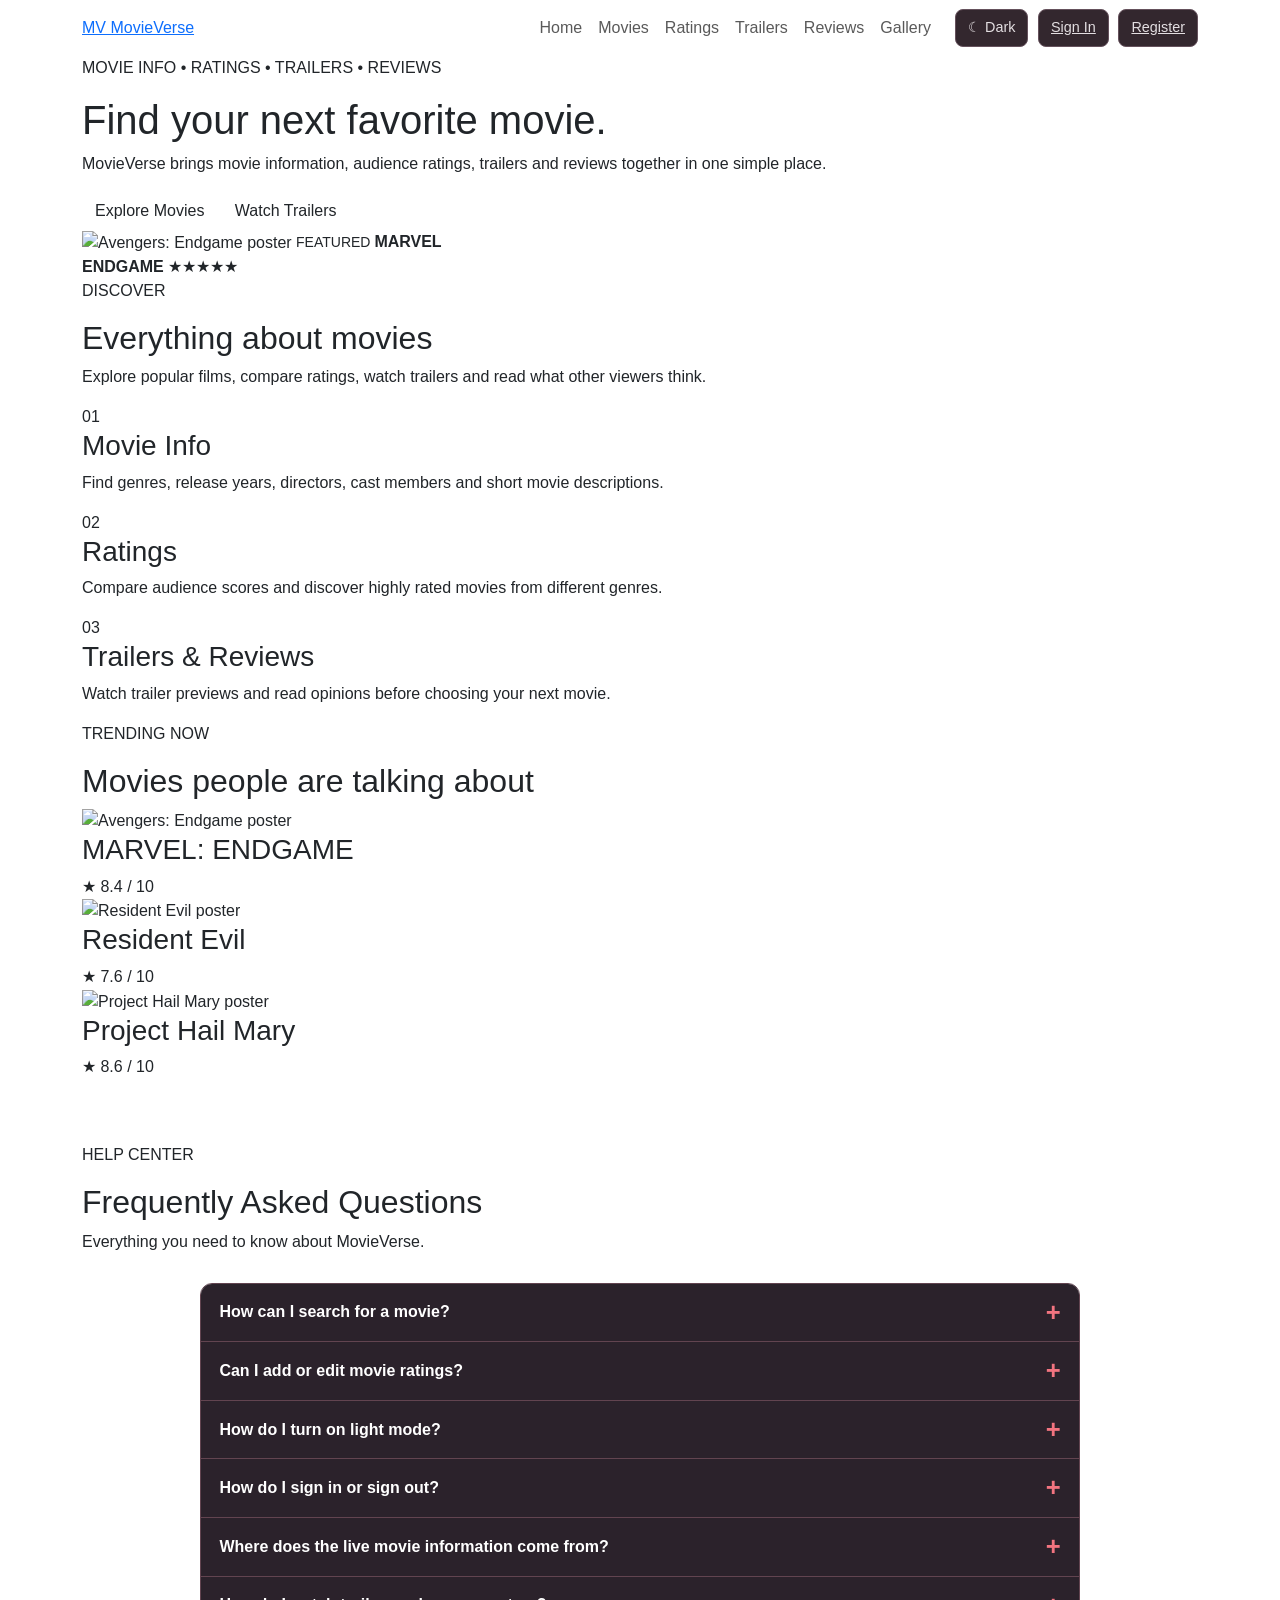
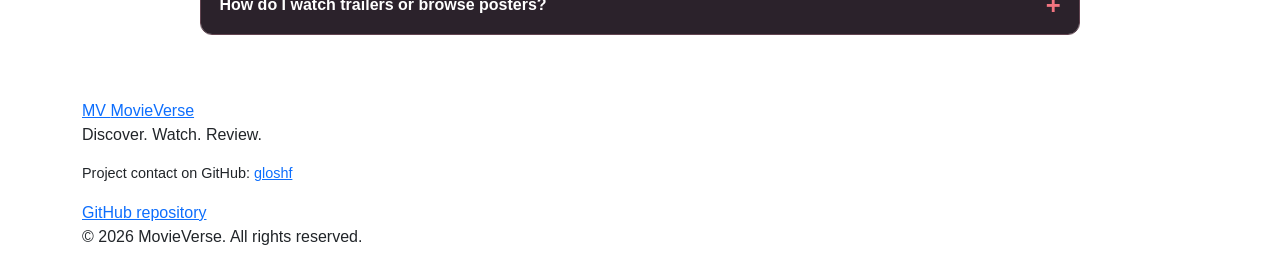
==== commit be495415: "Update index.html" ====
--- a/index.html
+++ b/index.html
@@ -306,7 +306,14 @@
 					Discover. Watch. Review.
 				</p>
 			</div>
-			
+			<div>
+				<address class="footer-contact">Project contact on GitHub:
+				    <a href="https://github.com/gloshf">gloshf</a>
+				  </address>
+				  <nav class="social-links" aria-label="Project links">
+				    <a href="https://github.com/gloshf/WEB-Frontend-Endterm">GitHub repository</a>
+				  </nav>
+			</div>
 			<p class="copyright">
 				&copy; 2026 MovieVerse. All rights reserved.
 			</p>
